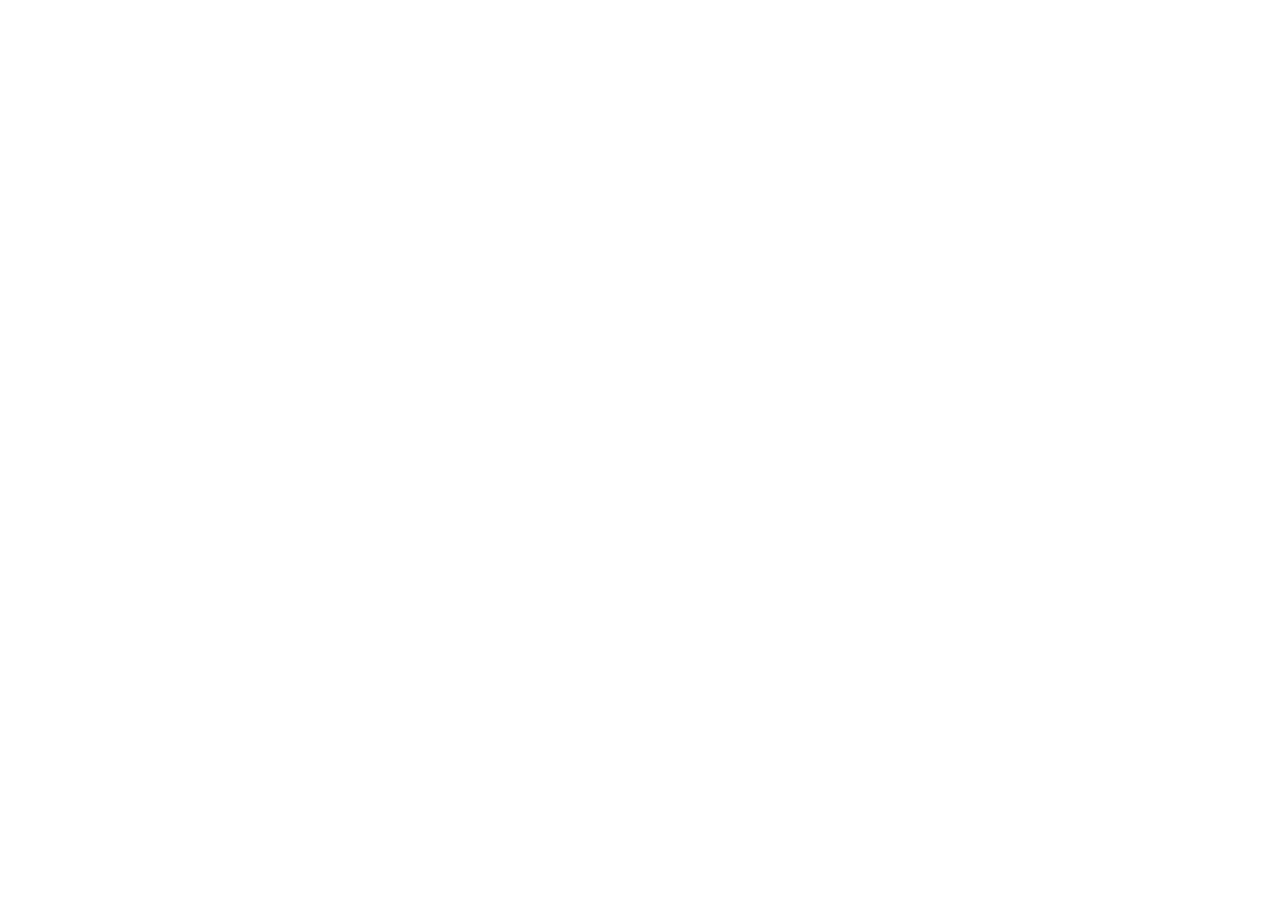
==== arturdanes_exer02.html @ 6db8e1b7 "Added an external stylesheet <stylesheet.css> as the stylesheet for the HTML file to the repository" ====
<!DOCTYPE html>
<html lang="en">
  <head>
    <meta charset="UTF-8" />
    <meta name="viewport" content="width=device-width, initial-scale=1.0" />
    <title>Ara's Portfolio</title>
    <link rel="stylesheet" href="./stylesheet.css" />
  </head>
  <body></body>
</html>
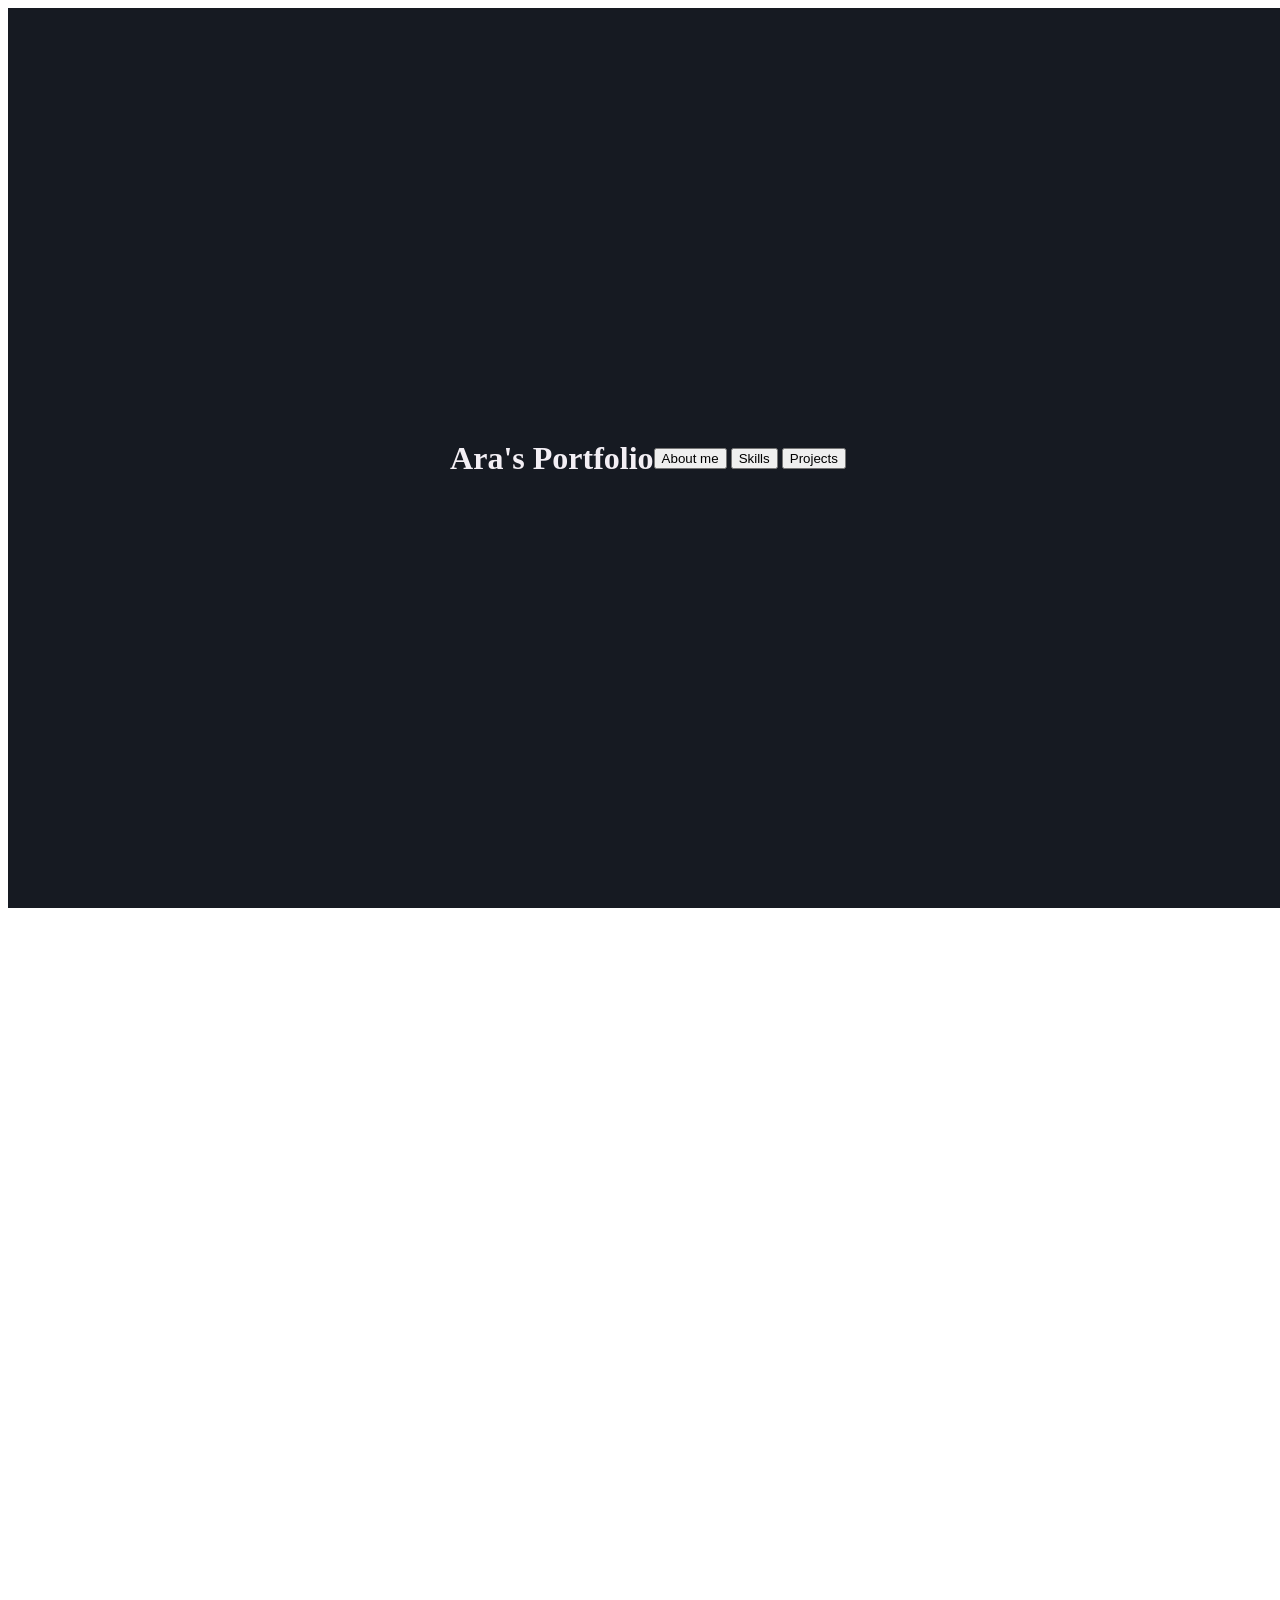
==== commit 223476a2: "Modified HTML file and added div elements for basic organization and layout of teh portfolio. Also a" ====
--- a/arturdanes_exer02.html
+++ b/arturdanes_exer02.html
@@ -6,5 +6,45 @@
     <title>Ara's Portfolio</title>
     <link rel="stylesheet" href="./stylesheet.css" />
   </head>
-  <body></body>
+
+  <body>
+    <!-- Page Container -->
+    <div class="main-container">
+      <!-- Home Page includes the feature photo and navigation bar-->
+      <div class="in-container" id="home-section">
+        <h1>Ara's Portfolio</h1>
+        <div class="section-buttons">
+          <button href="#about-developer">About me</button>
+          <button href="#skills-section">Skills</button>
+          <button href="#projects-section">Projects</button>
+        </div>
+        <!-- Navigation bar includes logo and sections: about me, skills, projects. 
+             Status: Incomplete 
+        -->
+        <div id="nav-bar"></div>
+      </div>
+      <!--About Developer section includes photo and autobiography. 
+            Status: Incomplete. 
+        -->
+      <div class="in-container" id="about-developer"></div>
+      <!--Skills section includes skills of developer with supporting graphics. 
+            Status: Incomplete. 
+        -->
+      <div class="in-container" id="skills-section"></div>
+      <!--Projects section includes previous projects thumbnails and their information. 
+            Status: Incomplete. 
+        -->
+      <div class="in-container" id="projects-section"></div>
+    </div>
+  </body>
 </html>
+
+<!--
+    Developer: Arabela R. Turdanes
+    Date of creation: February 7, 2025 @ 11:59 pm
+   
+    This HTML file creates a single-page static website developer portfolio.
+    This portfolio consists of the developer's autobiography, a featured photo,
+    skills, and information about the developer's previous projects.
+    This portfolio can be deployed using GitHub Pages.
+-->
--- a/stylesheet.css
+++ b/stylesheet.css
@@ -0,0 +1,27 @@
+.main-container {
+  size: 100dvh 100dvw;
+  display: flex;
+  flex-wrap: wrap;
+  flex-direction: column;
+}
+
+#home-section {
+  background-color: rgb(22, 26, 34);
+  color: rgb(243, 239, 245);
+  display: flex;
+  justify-content: center;
+  align-items: center;
+  margin: 0;
+}
+
+.in-container {
+  width: 100dvw;
+  height: 100dvh;
+}
+
+/* 
+    Developer: Arabela R. Turdanes
+    Date of creation: February 7, 2025 @ 12:00 pm
+
+    This CSS file serves as an external stylesheet for the HTML file <arturdanes_exer02.html>.
+*/
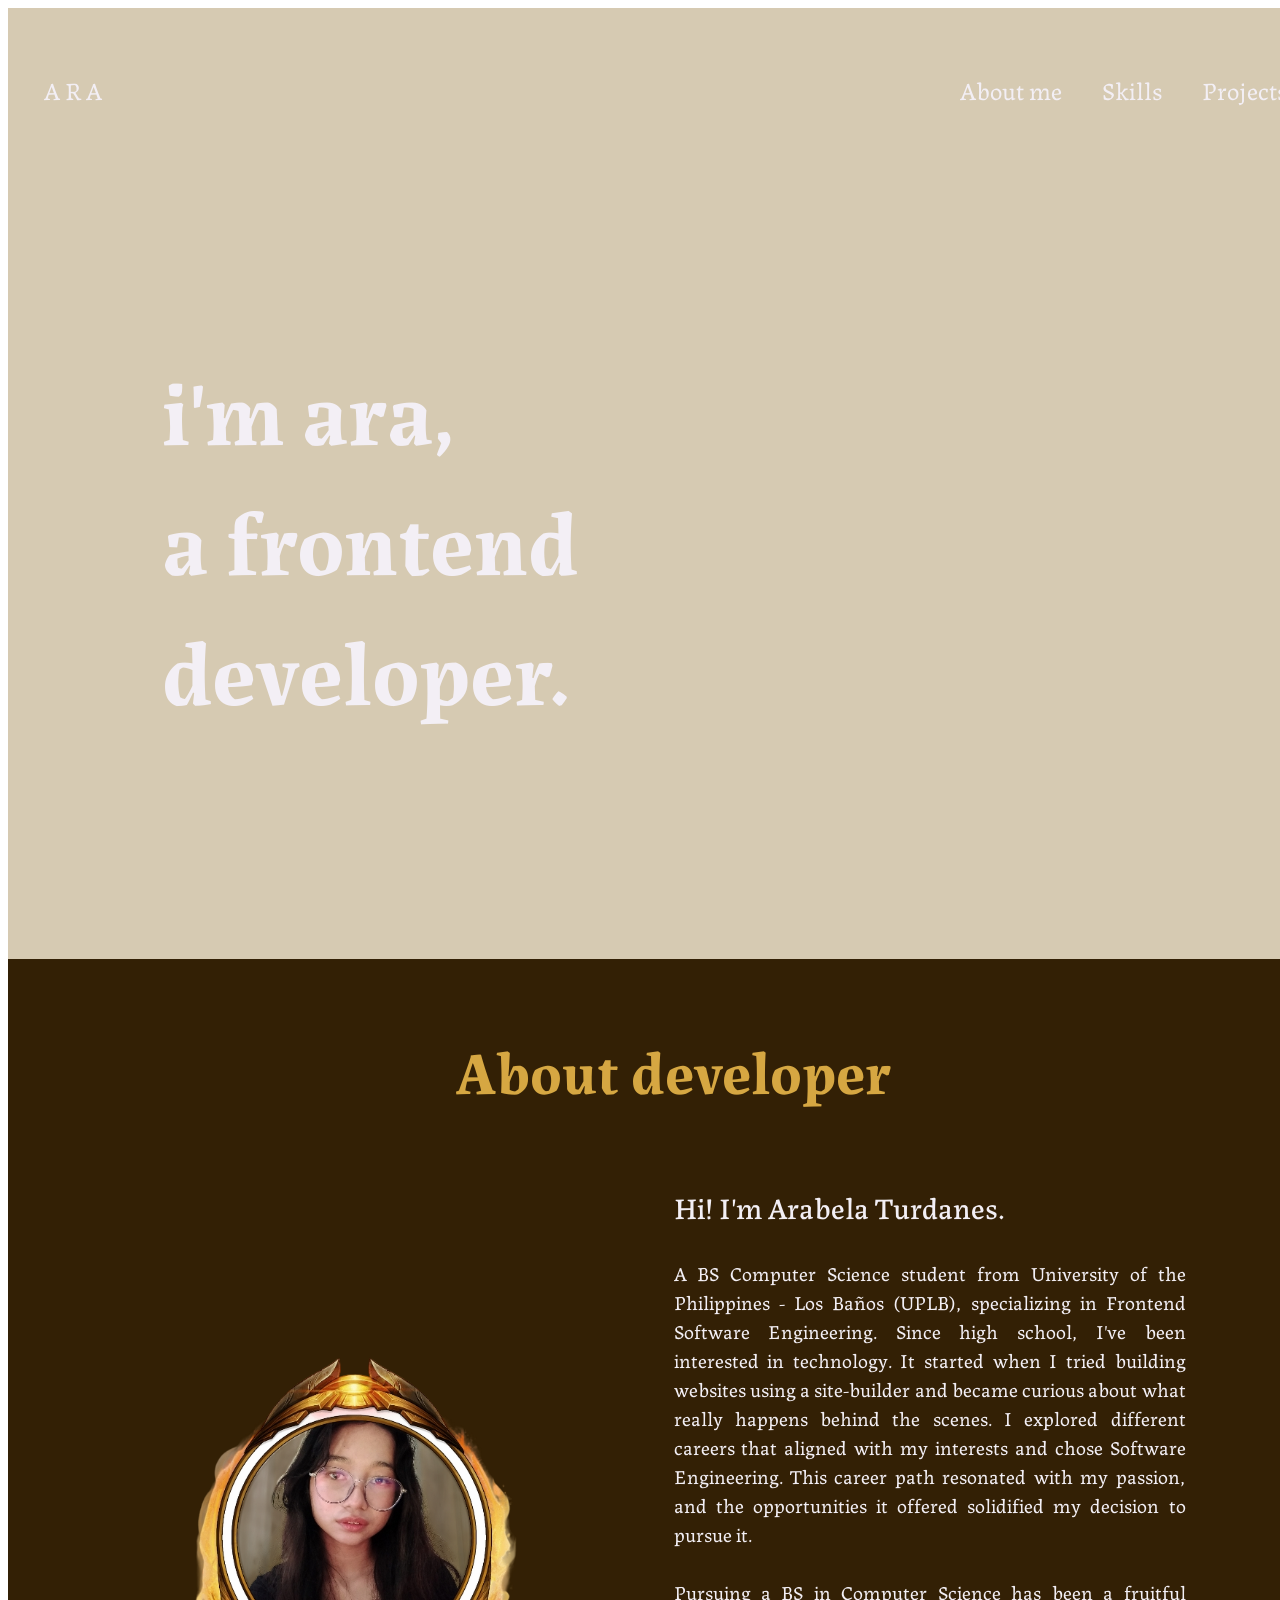
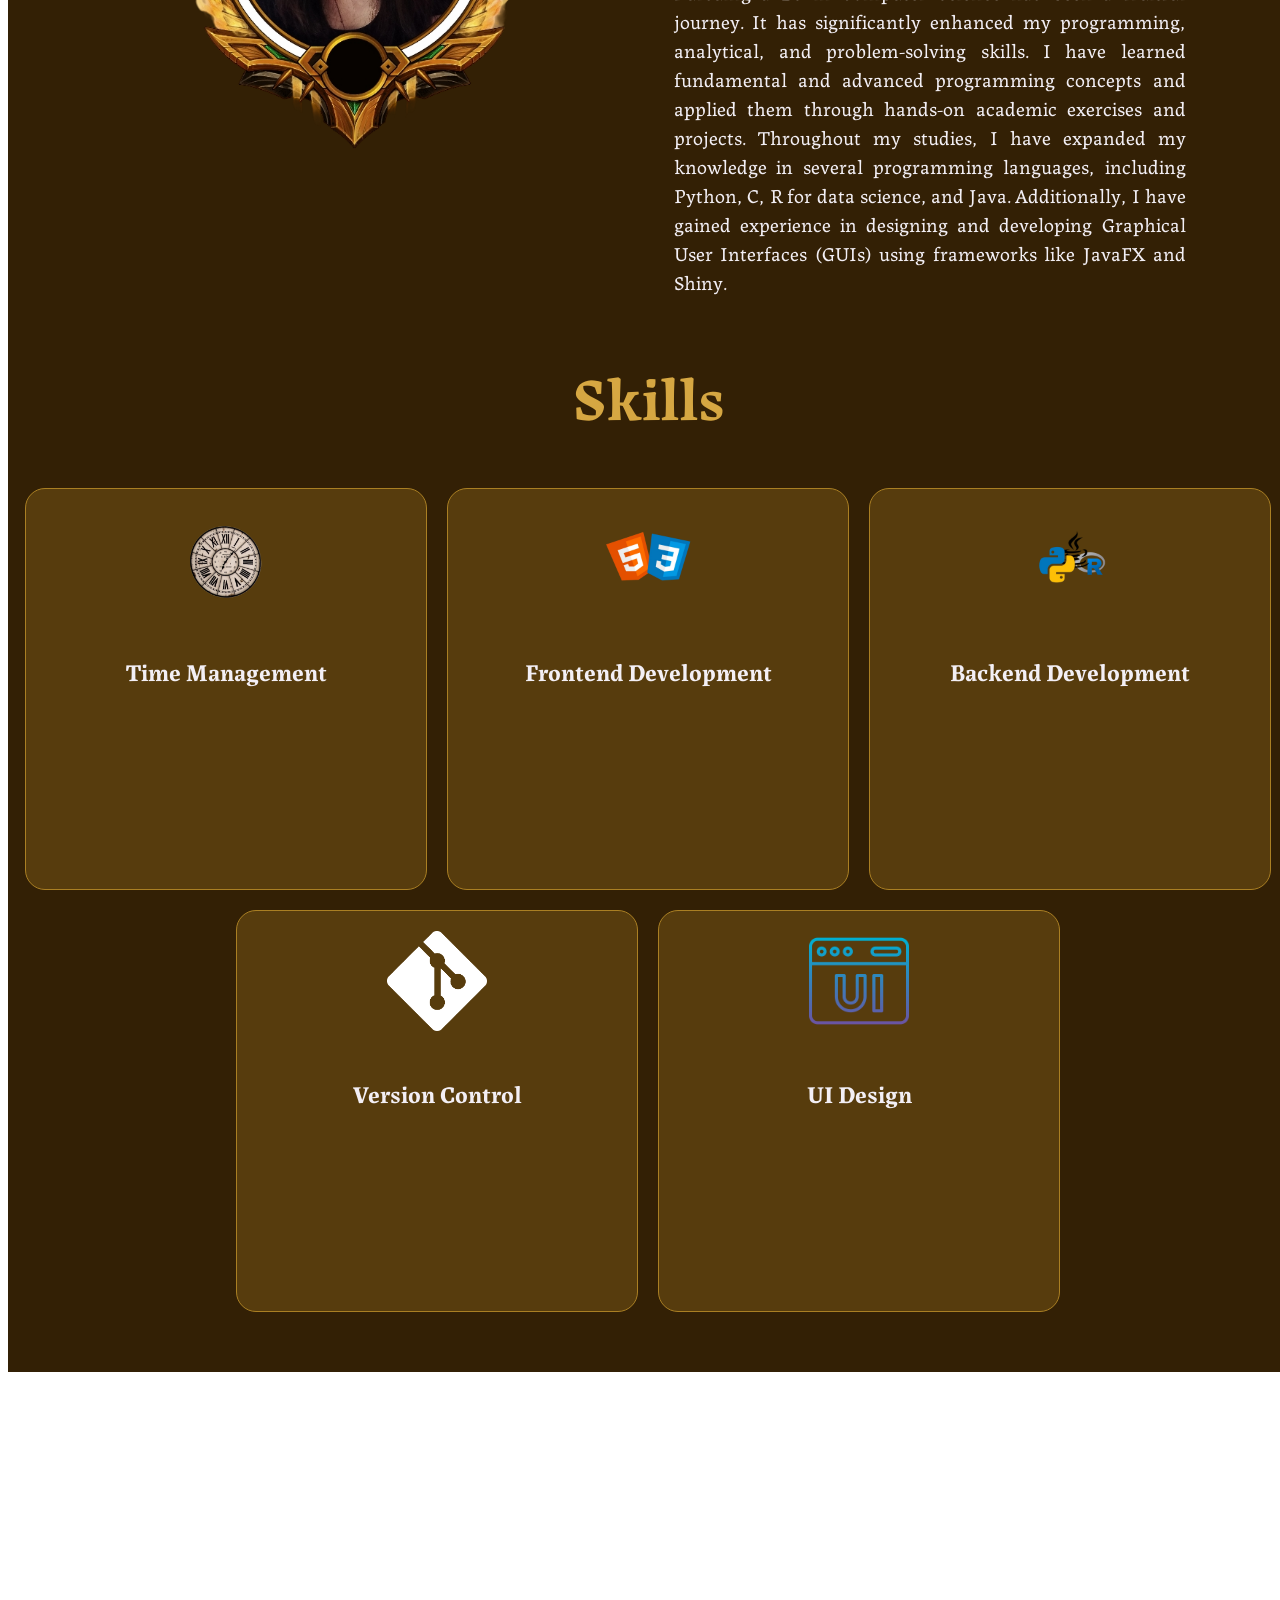
==== commit b85a40f6: "Added homepage, autobiography and skills section with featured photo and images. also added file dir" ====
--- a/arturdanes_exer02.html
+++ b/arturdanes_exer02.html
@@ -12,25 +12,67 @@
     <div class="main-container">
       <!-- Home Page includes the feature photo and navigation bar-->
       <div class="in-container" id="home-section">
-        <h1>Ara's Portfolio</h1>
-        <div class="section-buttons">
-          <button href="#about-developer">About me</button>
-          <button href="#skills-section">Skills</button>
-          <button href="#projects-section">Projects</button>
+        <div class="nav-bar">
+          <p class="nav-bar-logo">A R A</p>
+          <div class="nav-bar-sections">
+            <p><a href="#about-developer">About me</a></p>
+            <p><a href="#skills-section">Skills</a></p>
+            <p><a href="#projects-section">Projects</a></p>
+          </div>
+        </div>
+        <div class="title">
+          i'm ara,<br>a frontend<br>developer. 
         </div>
         <!-- Navigation bar includes logo and sections: about me, skills, projects. 
              Status: Incomplete 
         -->
-        <div id="nav-bar"></div>
       </div>
+
       <!--About Developer section includes photo and autobiography. 
             Status: Incomplete. 
         -->
-      <div class="in-container" id="about-developer"></div>
+      <div class="in-container" id="about-developer">
+        <h1>About developer</h1>
+        <div class="about-left">
+          <img id="about-profile" src="./images/dev-img.png" alt="Developer's Profile Image">
+        </div>
+        <div class="about-right">
+          <p id="about-greet">Hi! I'm Arabela Turdanes.</p>
+          <p id="about-autobio">
+            A BS Computer Science student from University of the Philippines - Los Baños (UPLB), specializing in Frontend Software Engineering. Since high school, I've been interested in technology. It started when I tried building websites using a site-builder and became curious about what really happens behind the scenes. I explored different careers that aligned with my interests and chose Software Engineering. This career path resonated with my passion, and the opportunities it offered solidified my decision to pursue it.
+            <br><br>Pursuing a BS in Computer Science has been a fruitful journey. It has significantly enhanced my programming, analytical, and problem-solving skills. I have learned fundamental and advanced programming concepts and applied them through hands-on academic exercises and projects. Throughout my studies, I have expanded my knowledge in several programming languages, including Python, C, R for data science, and Java. Additionally, I have gained experience in designing and developing Graphical User Interfaces (GUIs) using frameworks like JavaFX and Shiny.
+          </p>
+        </div>
+        
+      </div>
       <!--Skills section includes skills of developer with supporting graphics. 
             Status: Incomplete. 
         -->
-      <div class="in-container" id="skills-section"></div>
+      <div class="in-container" id="skills-section">
+        <h1>Skills</h1>
+        <div class="skills-container">
+          <div class="skills" id="time-manage">
+            <img src="./images/clock-icon.png" alt="Clock Image by Steve Johnson">
+            <h2>Time Management</h2>
+          </div>
+          <div class="skills" id="frontend-dev">
+            <img src="./images/html-css-icons.png" alt="HTML and CSS logo from Icons8">
+            <h2>Frontend Development</h2>
+          </div>
+          <div class="skills" id="backend-dev">
+            <img src="./images/backend-icons.png" alt="Java, Python and R icons from Icons8">
+            <h2>Backend Development</h2>
+          </div>
+          <div class="skills" id="version-cont">
+            <img src="./images/git-icon.png" alt="Git Icon by Jason Long">
+            <h2>Version Control</h2>
+          </div>
+          <div class="skills" id="ui-design">
+            <img src="./images/ui-icon.png" alt="icon by rukanicon">
+            <h2>UI Design</h2>
+          </div>
+        </div>
+      </div>
       <!--Projects section includes previous projects thumbnails and their information. 
             Status: Incomplete. 
         -->
@@ -47,4 +89,14 @@
     This portfolio consists of the developer's autobiography, a featured photo,
     skills, and information about the developer's previous projects.
     This portfolio can be deployed using GitHub Pages.
--->
+
+    -- References --
+    Images used:
+    clock image - Photo by Steve Johnson from Pexels: https://www.pexels.com/photo/round-wall-clock-2182727/
+    html and css icon - "https://icons8.com/icon/21278/css3", https://icons8.com/icon/20909/html-5 html and css icon by icons8: https://icons8.com/
+    python icon - python icon by Icons8: https://icons8.com/icon/13441/python
+    r icon - r icon by Icons8: https://icons8.com/icon/CLvQeiwFpit4/r-project
+    java icon - java icon by Icons8: https://icons8.com/icon/CLvQeiwFpit4/r-project
+    git icon - git icon by Jason Long (git): https://git-scm.com/downloads/logos
+    ui icon - icon by rikonicon: https://www.freepik.com/icon/user-interface_5292223
+    -->
--- a/stylesheet.css
+++ b/stylesheet.css
@@ -1,27 +1,195 @@
+@import url('https://fonts.googleapis.com/css2?family=Labrada:ital,wght@0,100..900;1,100..900&display=swap');
+
+p, div {
+  font-family: "Labrada", serif;
+}
+
 .main-container {
-  size: 100dvh 100dvw;
+  height: fit-content;
+  width: 100dvw;
   display: flex;
-  flex-wrap: wrap;
   flex-direction: column;
+  margin: 0px;
+  padding: 0px;
+}
+
+.in-container {
+  min-height: fit-content;
+  width: 100%;
+  height: 100dvh;
 }
 
 #home-section {
-  background-color: rgb(22, 26, 34);
+  background-color: rgba(121, 82, 0, 0.3);
+  background-image: url(./images/home-bg.jpg);
+  background-blend-mode: multiply;
+  background-repeat: no-repeat;
+  background-size: 100% 100%;
+  background-position-x: center;
+  color: rgb(243, 239, 245);
+  display: grid;
+  grid-row: auto auto;
+  margin: 0px;
+  padding: 2%;
+}
+
+.nav-bar {
+    width: 100%;
+    height: 30%;
+    min-height: fit-content;
+    padding: 10px;
+    display: flex;
+    flex-wrap: wrap;
+    font-size: 25px;
+    align-content: center;
+    justify-content: space-between;
+    align-items: center;
+}
+
+.nav-bar-logo {
+  width: 60%
+}
+
+.nav-bar-sections {
+  width: 30%;
+  max-height: fit-content;
+  display: inherit;
+  flex-direction: row;
+  justify-content:centerflex-end;
+  flex-wrap: wrap;
+  align-items: center;
+}
+
+.nav-bar-sections a {
+  border-radius: 10px;
+  padding: 20px;
+  width: 10%;
+  text-decoration: none;
+  color: rgb(243, 239, 245);
+}
+
+.nav-bar a:hover {
+  background-color:  rgba(214, 167, 66,0.2);
+}
+
+.title {
+  grid-row: 2;
+  grid-column: 1;
+  margin: 0 0 0 10%;
+  font-weight: 700;
+  font-size: 90px;
+}
+
+
+#about-developer {
+  background-color: rgb(51 32 5);
+  background-image: url(./images/about-bg.jpg);
+  background-blend-mode: multiply;
+  background-repeat: no-repeat;
+  background-size: 100% 100%;
+  background-position-x: center;
   color: rgb(243, 239, 245);
   display: flex;
-  justify-content: center;
+  flex-wrap: wrap;
+  flex-direction: row;
+  padding: 2%;
   align-items: center;
-  margin: 0;
+  row-gap: normal;
+  align-content: flex-start;
 }
 
-.in-container {
-  width: 100dvw;
-  height: 100dvh;
+h1 {
+  height: 10%;
+  width: 100%;
+  text-align: center;
+  font-family: "Labrada", serif;
+  font-size: 60px;
+  color: rgb(214, 167, 66);
 }
 
+.about-left {
+  display: flex;
+  width: 50%;
+  flex-direction: column;
+  flex-wrap: wrap;
+  align-content: center;
+}
+
+.about-left img {
+  width: 350px;
+  align-self: center;
+}
+
+.about-right {
+  width: 40%;
+  text-align: justify;
+}
+
+.about-right p {
+  font-weight: 400;
+  font-size: 20px;
+}
+
+#about-greet {
+  font-size: 30px;
+  font-weight: 500;
+}
+
+#skills-section {
+  background-color: rgb(51 32 5);
+  background-image: url(./images/skills-bg.jpg);
+  background-blend-mode: multiply;
+  background-repeat: no-repeat;
+  background-size: 100% 100%;
+  background-position-x: center;
+  height: fit-content;
+}
+.skills-container {
+  margin-bottom: 50px;
+  display: flex;
+  flex-direction: row;
+  flex-wrap: wrap;
+  justify-content: center;
+  align-content: space-between;
+}
+
+.skills {
+  text-align: center;
+  width: 400px;
+  height: 400px;
+  background-color: rgba(170, 127, 35, 0.3);
+  border: 1px solid rgba(170, 127, 35, 1);;
+  border-radius: 20px;
+  color: rgb(243, 239, 245);
+  margin: 10px;
+}
+
+.skills img {
+  width: 100px;
+  margin: 5%;
+}
+
+
+
+
+
+
+
+
+
+
 /* 
-    Developer: Arabela R. Turdanes
-    Date of creation: February 7, 2025 @ 12:00 pm
+  Developer: Arabela R. Turdanes
+  Date of creation: February 7, 2025 @ 12:00 pm
 
-    This CSS file serves as an external stylesheet for the HTML file <arturdanes_exer02.html>.
+  This CSS file serves as an external stylesheet for the HTML file <arturdanes_exer02.html>.
+
+  -- References --
+  Images Used:
+  dev-img - developer's picture
+  home-bg - Photo by brooklyn on Unsplash.
+  about-bg - Photo by Pawel Czerwinski on Unsplash
+      
+  Fonts:
+
 */
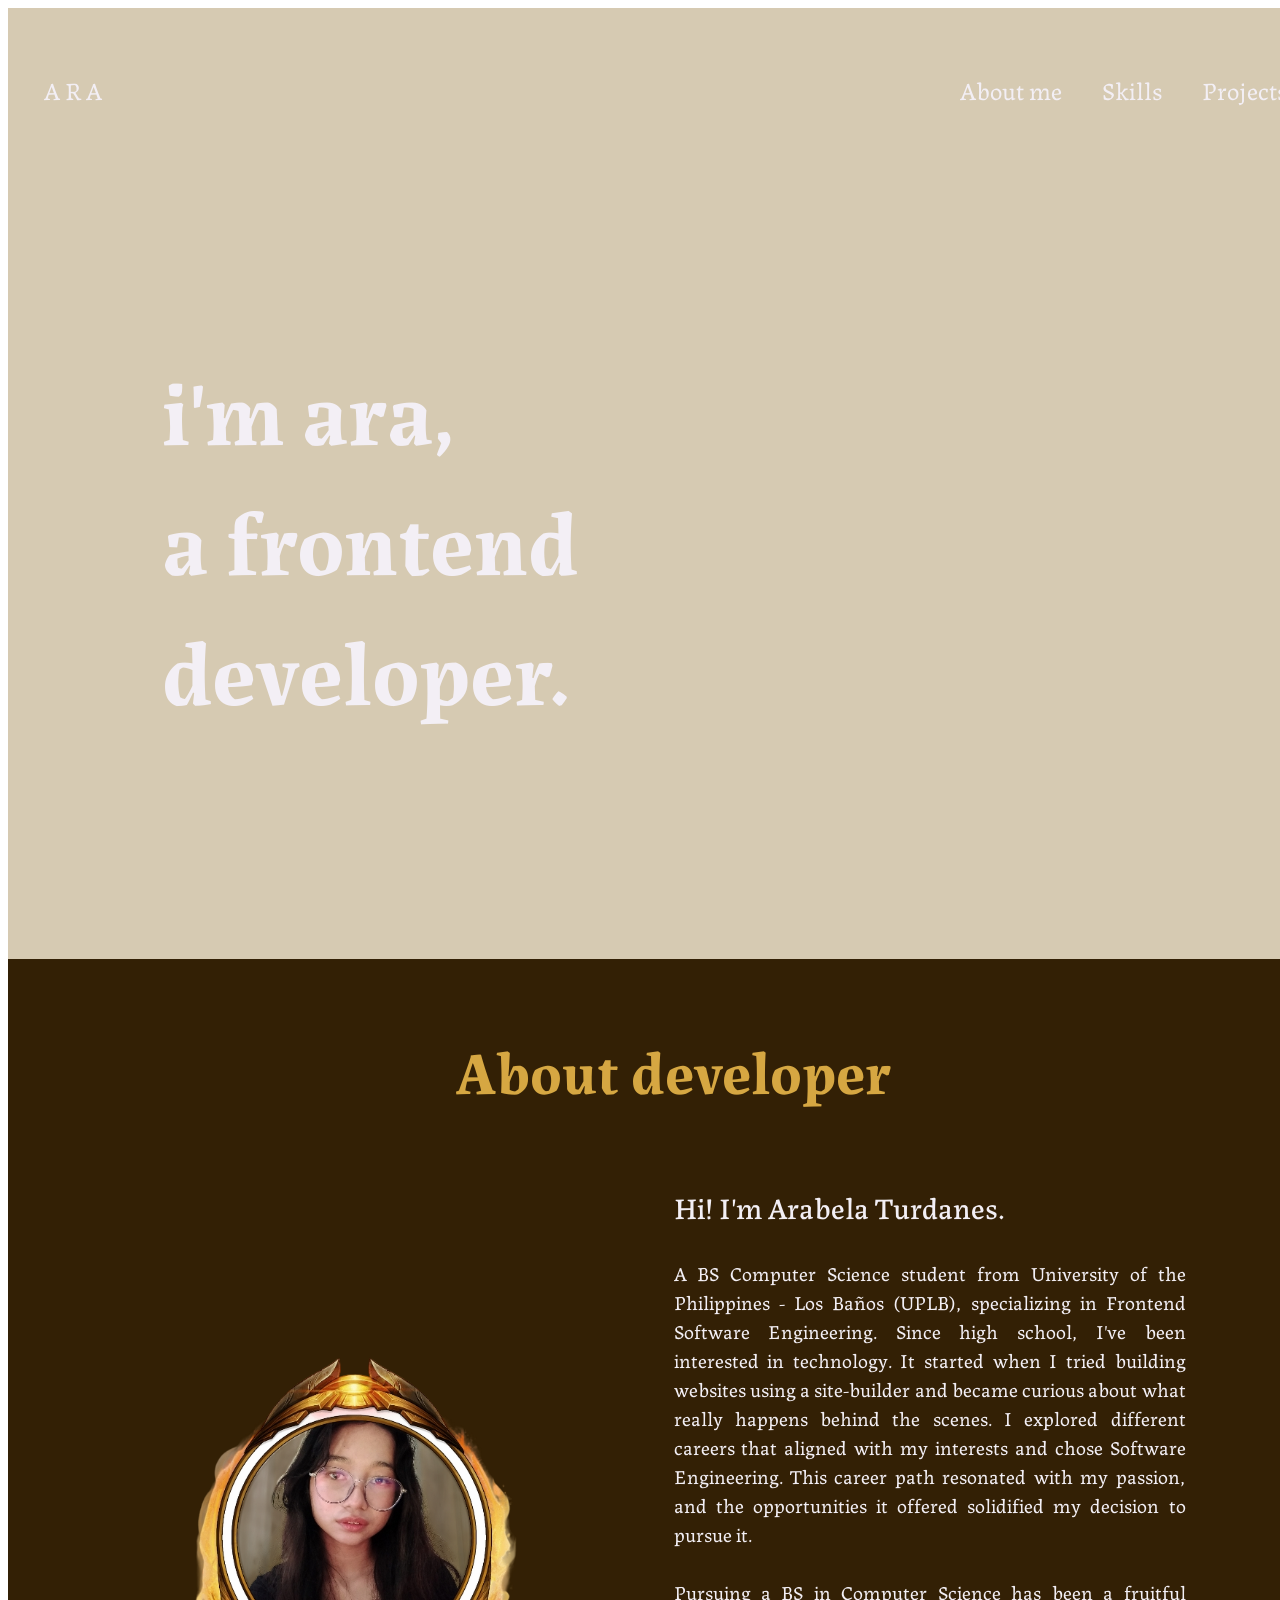
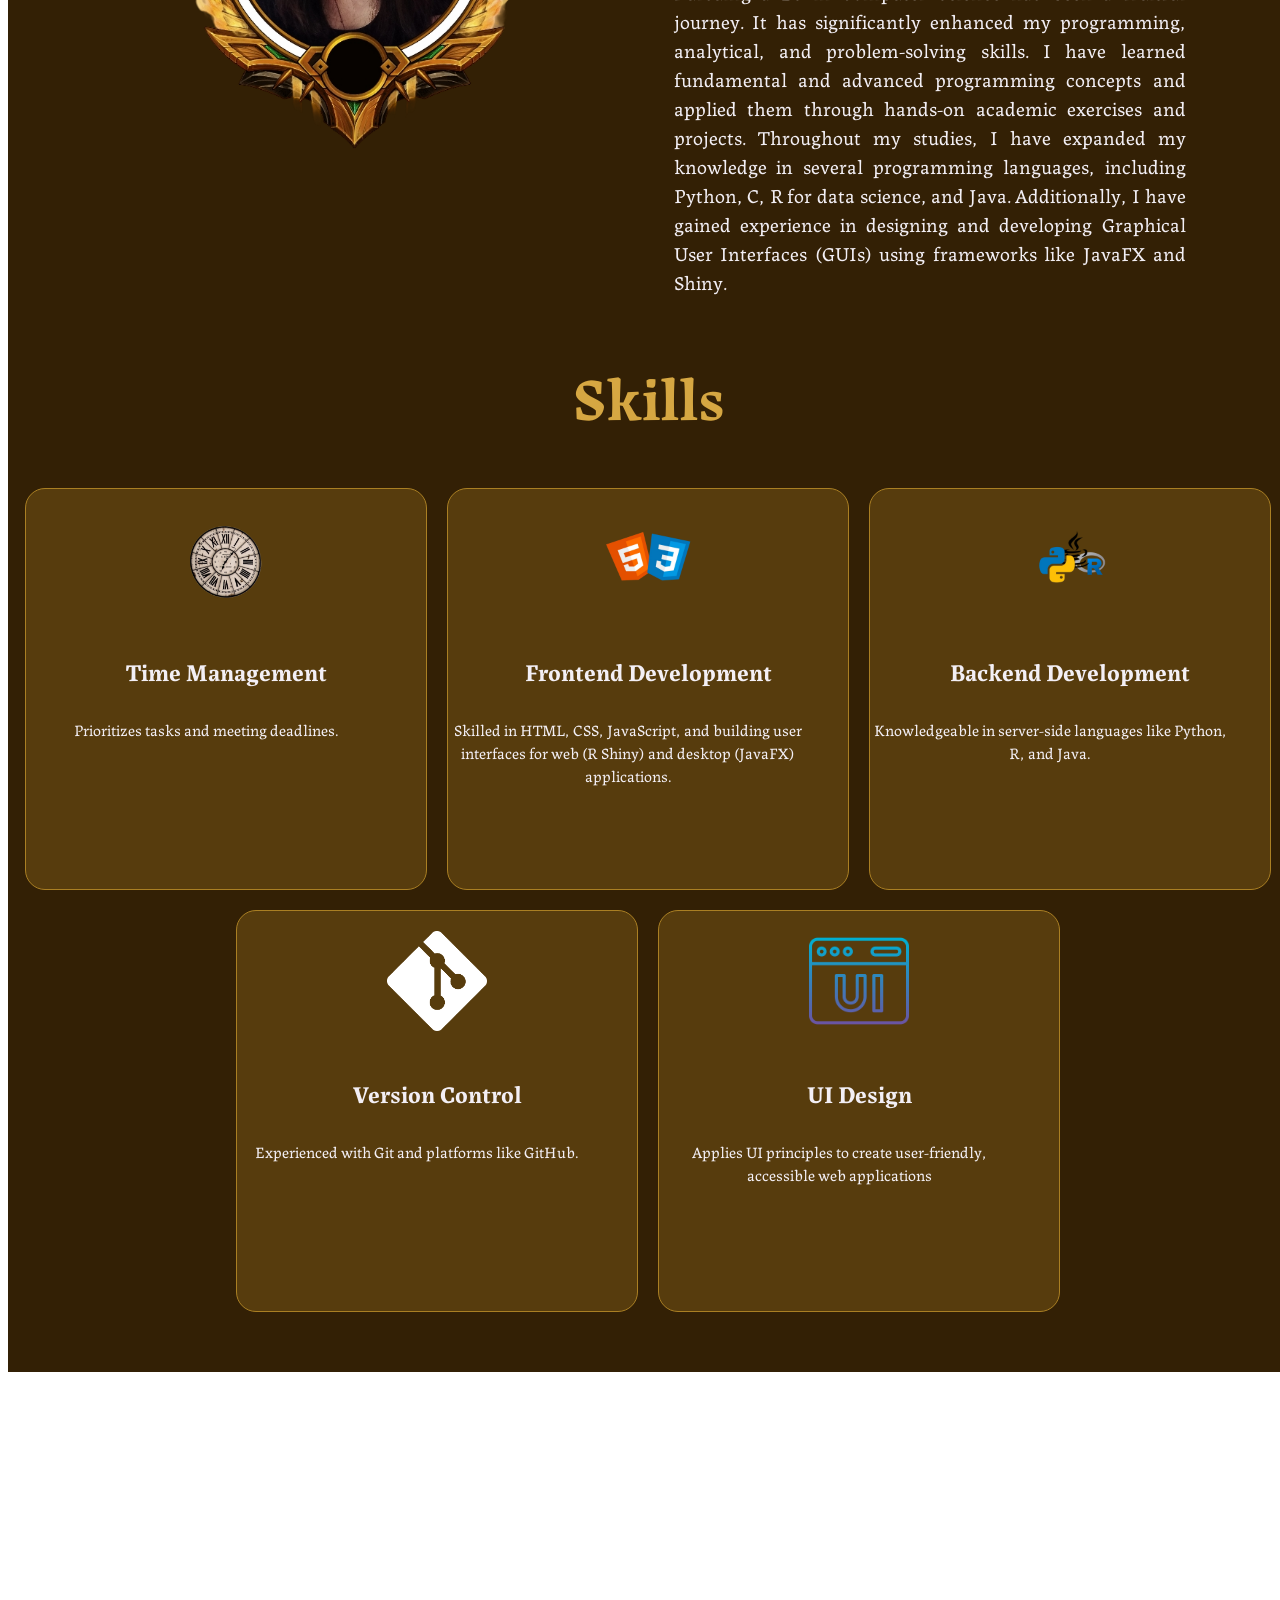
==== commit dd39063a: "Modified CSS and HTML file to add skill descriptions" ====
--- a/arturdanes_exer02.html
+++ b/arturdanes_exer02.html
@@ -54,22 +54,27 @@
           <div class="skills" id="time-manage">
             <img src="./images/clock-icon.png" alt="Clock Image by Steve Johnson">
             <h2>Time Management</h2>
+            <p>Prioritizes tasks and meeting deadlines.</p>
           </div>
           <div class="skills" id="frontend-dev">
             <img src="./images/html-css-icons.png" alt="HTML and CSS logo from Icons8">
             <h2>Frontend Development</h2>
+            <p>Skilled in HTML, CSS, JavaScript, and building user interfaces for web (R Shiny) and desktop (JavaFX) applications.</p>
           </div>
           <div class="skills" id="backend-dev">
             <img src="./images/backend-icons.png" alt="Java, Python and R icons from Icons8">
             <h2>Backend Development</h2>
+            <p>Knowledgeable in server-side languages like Python, R, and Java.</p>
           </div>
           <div class="skills" id="version-cont">
             <img src="./images/git-icon.png" alt="Git Icon by Jason Long">
             <h2>Version Control</h2>
+            <p>Experienced with Git and platforms like GitHub.</p>
           </div>
           <div class="skills" id="ui-design">
             <img src="./images/ui-icon.png" alt="icon by rukanicon">
             <h2>UI Design</h2>
+            <p>Applies UI principles to create user-friendly, accessible web applications</p>
           </div>
         </div>
       </div>
--- a/stylesheet.css
+++ b/stylesheet.css
@@ -144,6 +144,7 @@
   background-position-x: center;
   height: fit-content;
 }
+
 .skills-container {
   margin-bottom: 50px;
   display: flex;
@@ -169,6 +170,12 @@
   margin: 5%;
 }
 
+.skills p {
+  width: 90%;
+  text-align: center;
+  justify-self: center;
+  padding-top: 10px
+}
 
 
 
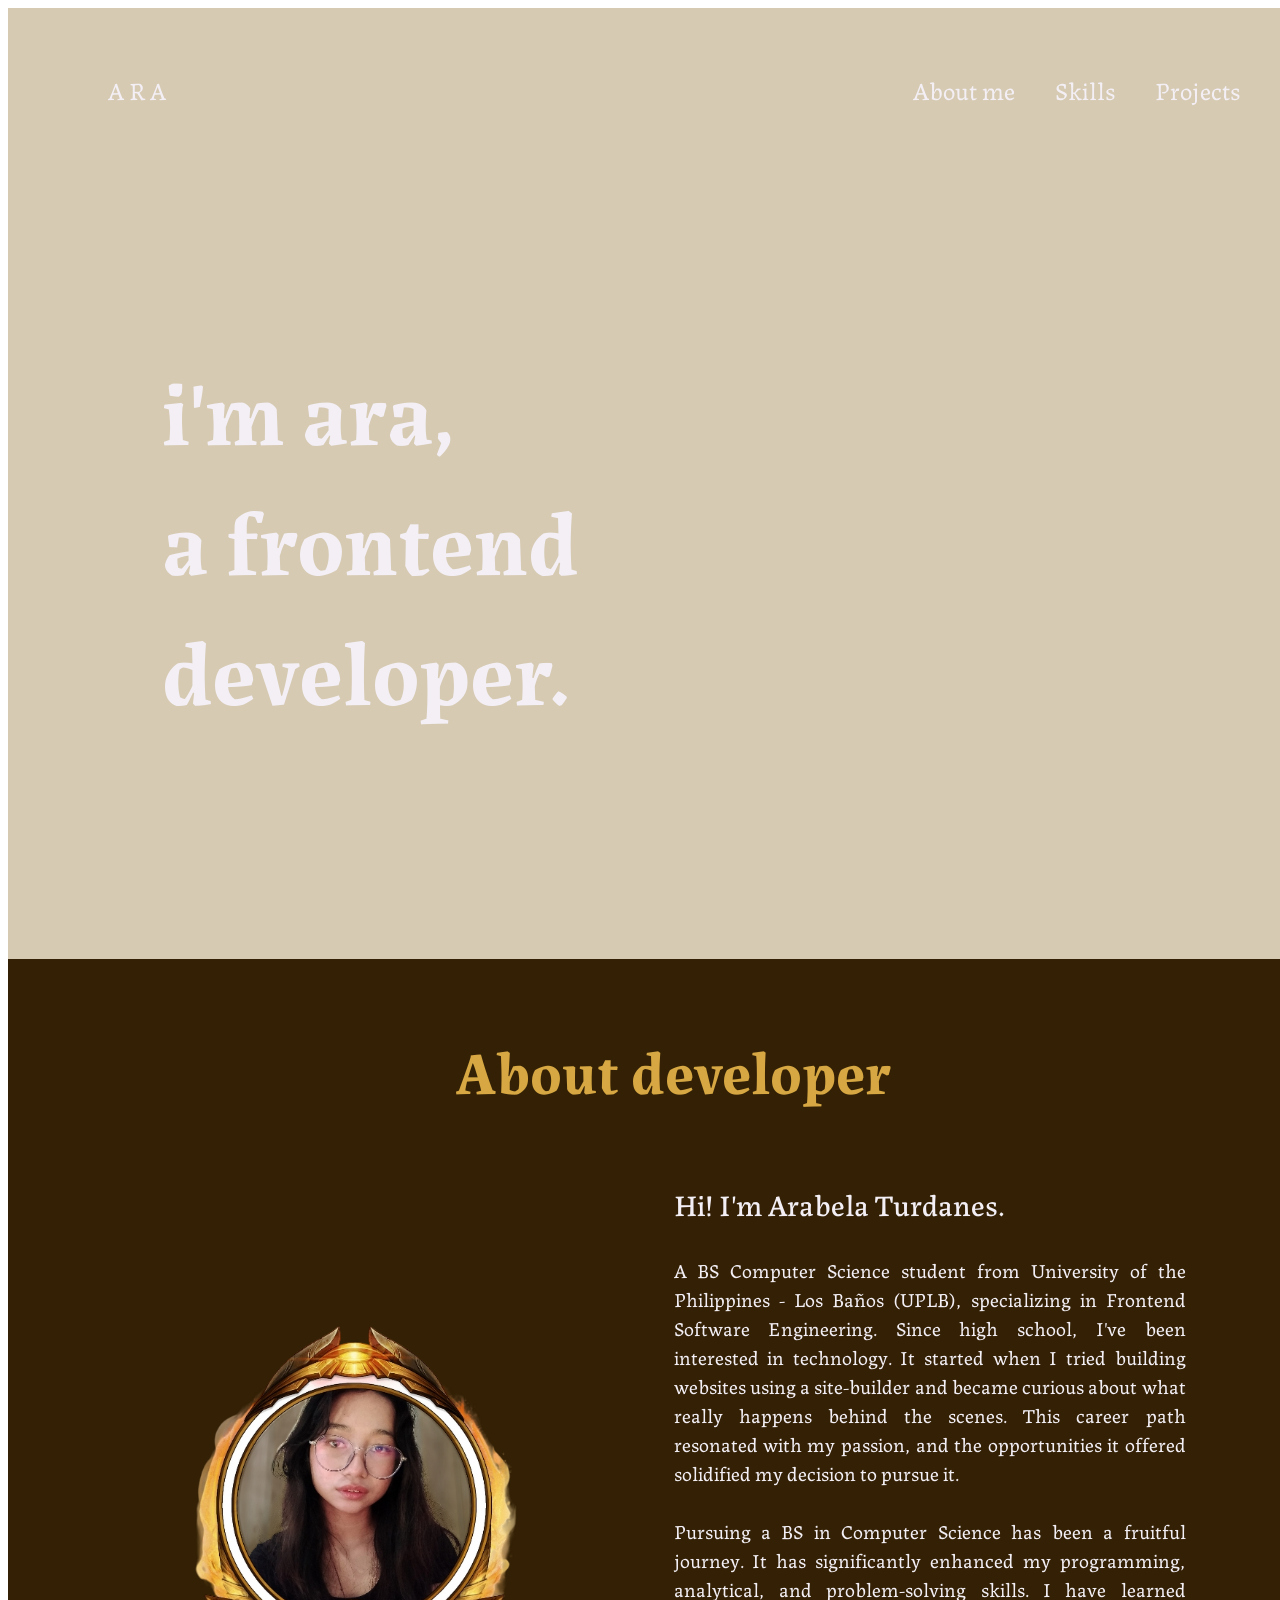
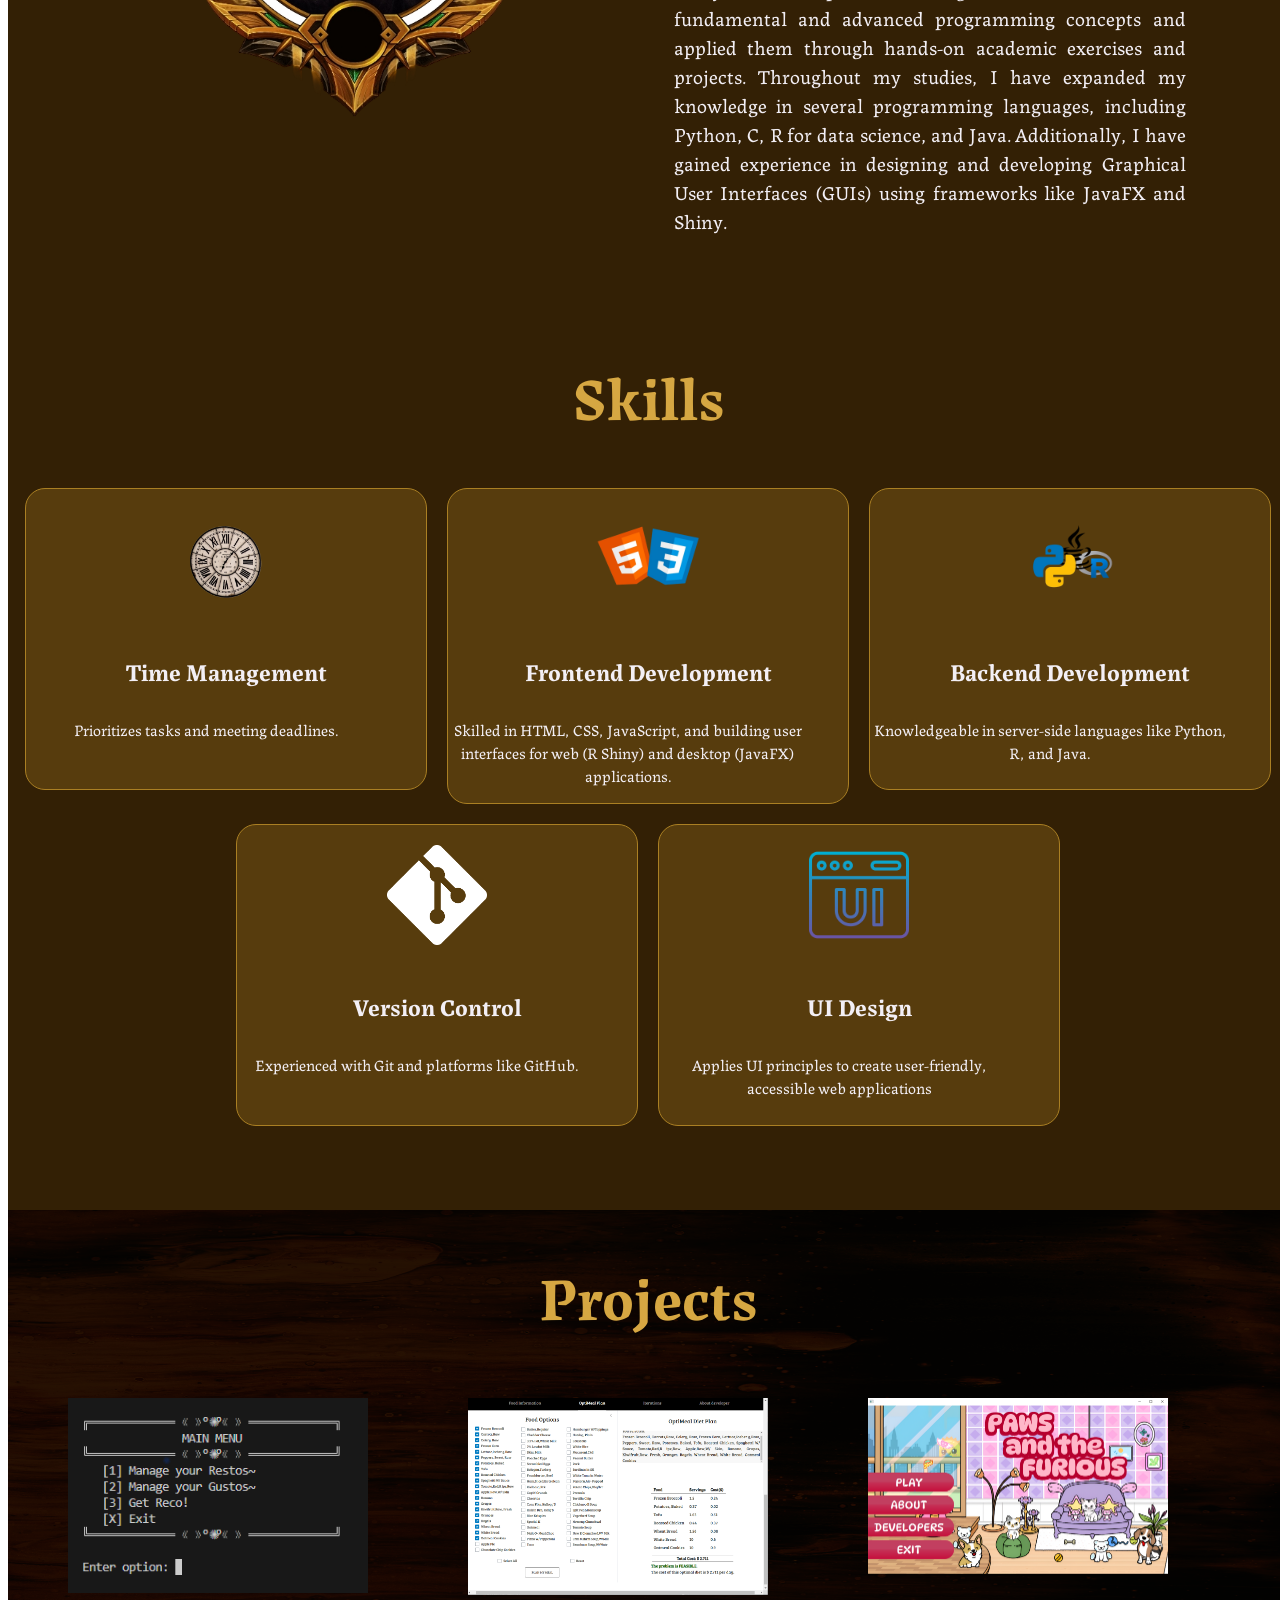
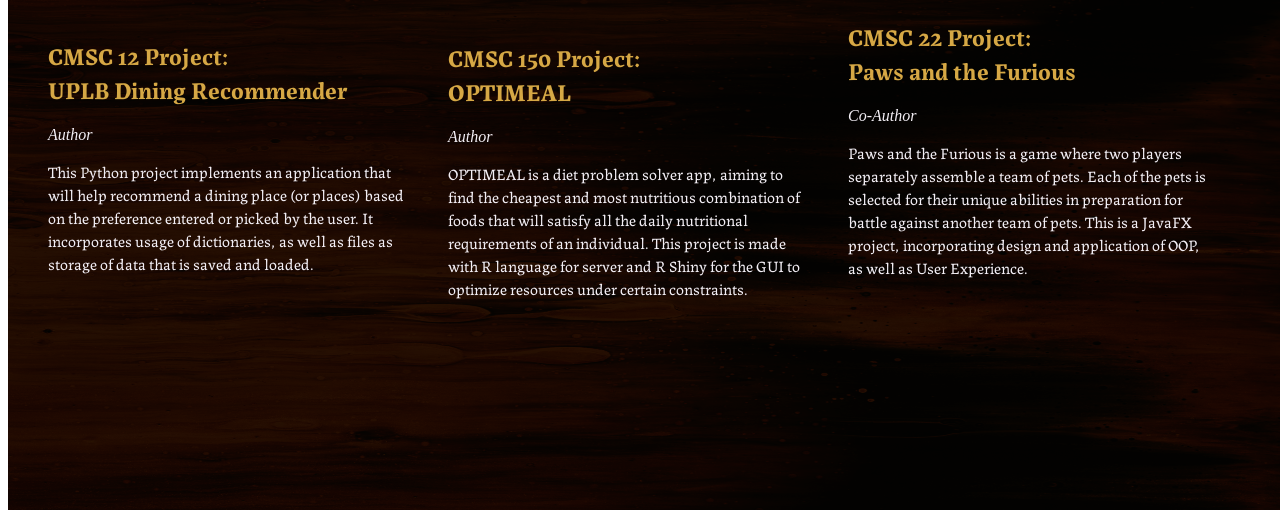
==== commit 86d73f04: "Modified CSS and HTML file to add projects section as well as its contents. Also saved images to the" ====
--- a/arturdanes_exer02.html
+++ b/arturdanes_exer02.html
@@ -39,7 +39,7 @@
         <div class="about-right">
           <p id="about-greet">Hi! I'm Arabela Turdanes.</p>
           <p id="about-autobio">
-            A BS Computer Science student from University of the Philippines - Los Baños (UPLB), specializing in Frontend Software Engineering. Since high school, I've been interested in technology. It started when I tried building websites using a site-builder and became curious about what really happens behind the scenes. I explored different careers that aligned with my interests and chose Software Engineering. This career path resonated with my passion, and the opportunities it offered solidified my decision to pursue it.
+            A BS Computer Science student from University of the Philippines - Los Baños (UPLB), specializing in Frontend Software Engineering. Since high school, I've been interested in technology. It started when I tried building websites using a site-builder and became curious about what really happens behind the scenes. This career path resonated with my passion, and the opportunities it offered solidified my decision to pursue it.
             <br><br>Pursuing a BS in Computer Science has been a fruitful journey. It has significantly enhanced my programming, analytical, and problem-solving skills. I have learned fundamental and advanced programming concepts and applied them through hands-on academic exercises and projects. Throughout my studies, I have expanded my knowledge in several programming languages, including Python, C, R for data science, and Java. Additionally, I have gained experience in designing and developing Graphical User Interfaces (GUIs) using frameworks like JavaFX and Shiny.
           </p>
         </div>
@@ -81,7 +81,45 @@
       <!--Projects section includes previous projects thumbnails and their information. 
             Status: Incomplete. 
         -->
-      <div class="in-container" id="projects-section"></div>
+      <div class="in-container" id="projects-section">
+        <h1>Projects</h1>
+        <div class="projects-container">
+          <div class="projects" id="cmsc-12">
+            <img src="./images/cmsc-12-project.png" alt="Project Menu">
+            <h2>CMSC 12 Project:
+              <br>UPLB Dining Recommender
+            </h2>
+            <p style="font-style: italic;">Author</p>
+            <p>
+              This Python project implements an application that will help recommend a dining place (or places) based on the
+              preference entered or picked by the user. It incorporates usage of dictionaries, as well as files as storage of data that is saved and loaded.
+            </p>
+          </div>
+          <div class="projects">
+            <img src="./images/cmsc-150-project-2.png" alt="Project Optimeal">
+            <h2>CMSC 150 Project:
+              <br>OPTIMEAL
+            </h2>
+            <p style="font-style: italic;">Author</p>
+            <p>
+              OPTIMEAL is a diet problem solver app, aiming  to find the cheapest and most nutritious
+              combination of foods that will satisfy all the daily nutritional requirements of an individual.
+              This project is made with R language for server and R Shiny for the GUI to optimize resources under certain constraints. 
+            </p>
+          </div>
+          <div class="projects">
+            <img src="./images/cmsc-22-project.png" alt="Paws and the Furious Game">
+            <h2>CMSC 22 Project: 
+              <br> Paws and the Furious
+            </h2>
+            <p style="font-style: italic;">Co-Author</p>
+            <p>
+              Paws and the Furious is a game where two players separately assemble a team of pets. Each of the pets is selected for their unique abilities in preparation for battle against another team of pets.
+              This is a JavaFX project, incorporating design and application of OOP, as well as User Experience. 
+            </p>
+          </div>
+        </div>
+      </div>
     </div>
   </body>
 </html>
--- a/stylesheet.css
+++ b/stylesheet.css
@@ -14,9 +14,9 @@
 }
 
 .in-container {
-  min-height: fit-content;
+  min-height: 100dvh;
   width: 100%;
-  height: 100dvh;
+  height: fit-content;
 }
 
 #home-section {
@@ -34,16 +34,16 @@
 }
 
 .nav-bar {
-    width: 100%;
-    height: 30%;
-    min-height: fit-content;
-    padding: 10px;
-    display: flex;
-    flex-wrap: wrap;
-    font-size: 25px;
-    align-content: center;
-    justify-content: space-between;
-    align-items: center;
+  width: 100%;
+  height: 30%;
+  min-height: fit-content;
+  padding: 10px;
+  display: flex;
+  flex-wrap: wrap;
+  font-size: 25px;
+  align-content: center;
+  align-items: center;
+  justify-content: center;
 }
 
 .nav-bar-logo {
@@ -55,7 +55,7 @@
   max-height: fit-content;
   display: inherit;
   flex-direction: row;
-  justify-content:centerflex-end;
+  justify-content: flex-end;
   flex-wrap: wrap;
   align-items: center;
 }
@@ -142,7 +142,6 @@
   background-repeat: no-repeat;
   background-size: 100% 100%;
   background-position-x: center;
-  height: fit-content;
 }
 
 .skills-container {
@@ -157,7 +156,8 @@
 .skills {
   text-align: center;
   width: 400px;
-  height: 400px;
+  min-height: 300px;
+  height: fit-content;
   background-color: rgba(170, 127, 35, 0.3);
   border: 1px solid rgba(170, 127, 35, 1);;
   border-radius: 20px;
@@ -168,13 +168,61 @@
 .skills img {
   width: 100px;
   margin: 5%;
+}
+
+#frontend-dev img, #backend-dev img{
+  width: 120px;
+  margin: 2.5%;
 }
 
 .skills p {
   width: 90%;
   text-align: center;
   justify-self: center;
-  padding-top: 10px
+  padding-top: 10px;
+}
+
+/* PROJECTS SECTION */
+#projects-section {
+  background-color: rgb(51 32 5);
+  background-image: url(./images/projects-bg.jpg);
+  background-blend-mode: multiply;
+  background-repeat: no-repeat;
+  background-size: 100% 100%;
+  background-position-x: center;
+  height: fit-content;
+}
+
+.projects-container {
+  margin-bottom: 50px;
+  display: flex;
+  flex-direction: row;
+  flex-wrap: wrap;
+  justify-content: center;
+  align-content: space-between;
+}
+
+.projects {
+  width: 400px;
+  height: fit-content;
+  min-height: 400px;
+}
+
+.projects p {
+  width: 90%;
+  color: rgb(243, 239, 245);
+}
+
+.projects img {
+  width: 300px;
+  margin: 5%;
+}
+.projects img:hover {
+  box-shadow: rgba(218, 206, 142, 0.6) 0px 2px 30px 2px;
+}
+
+.projects h2 {
+  color: rgb(214, 168, 69);
 }
 
 
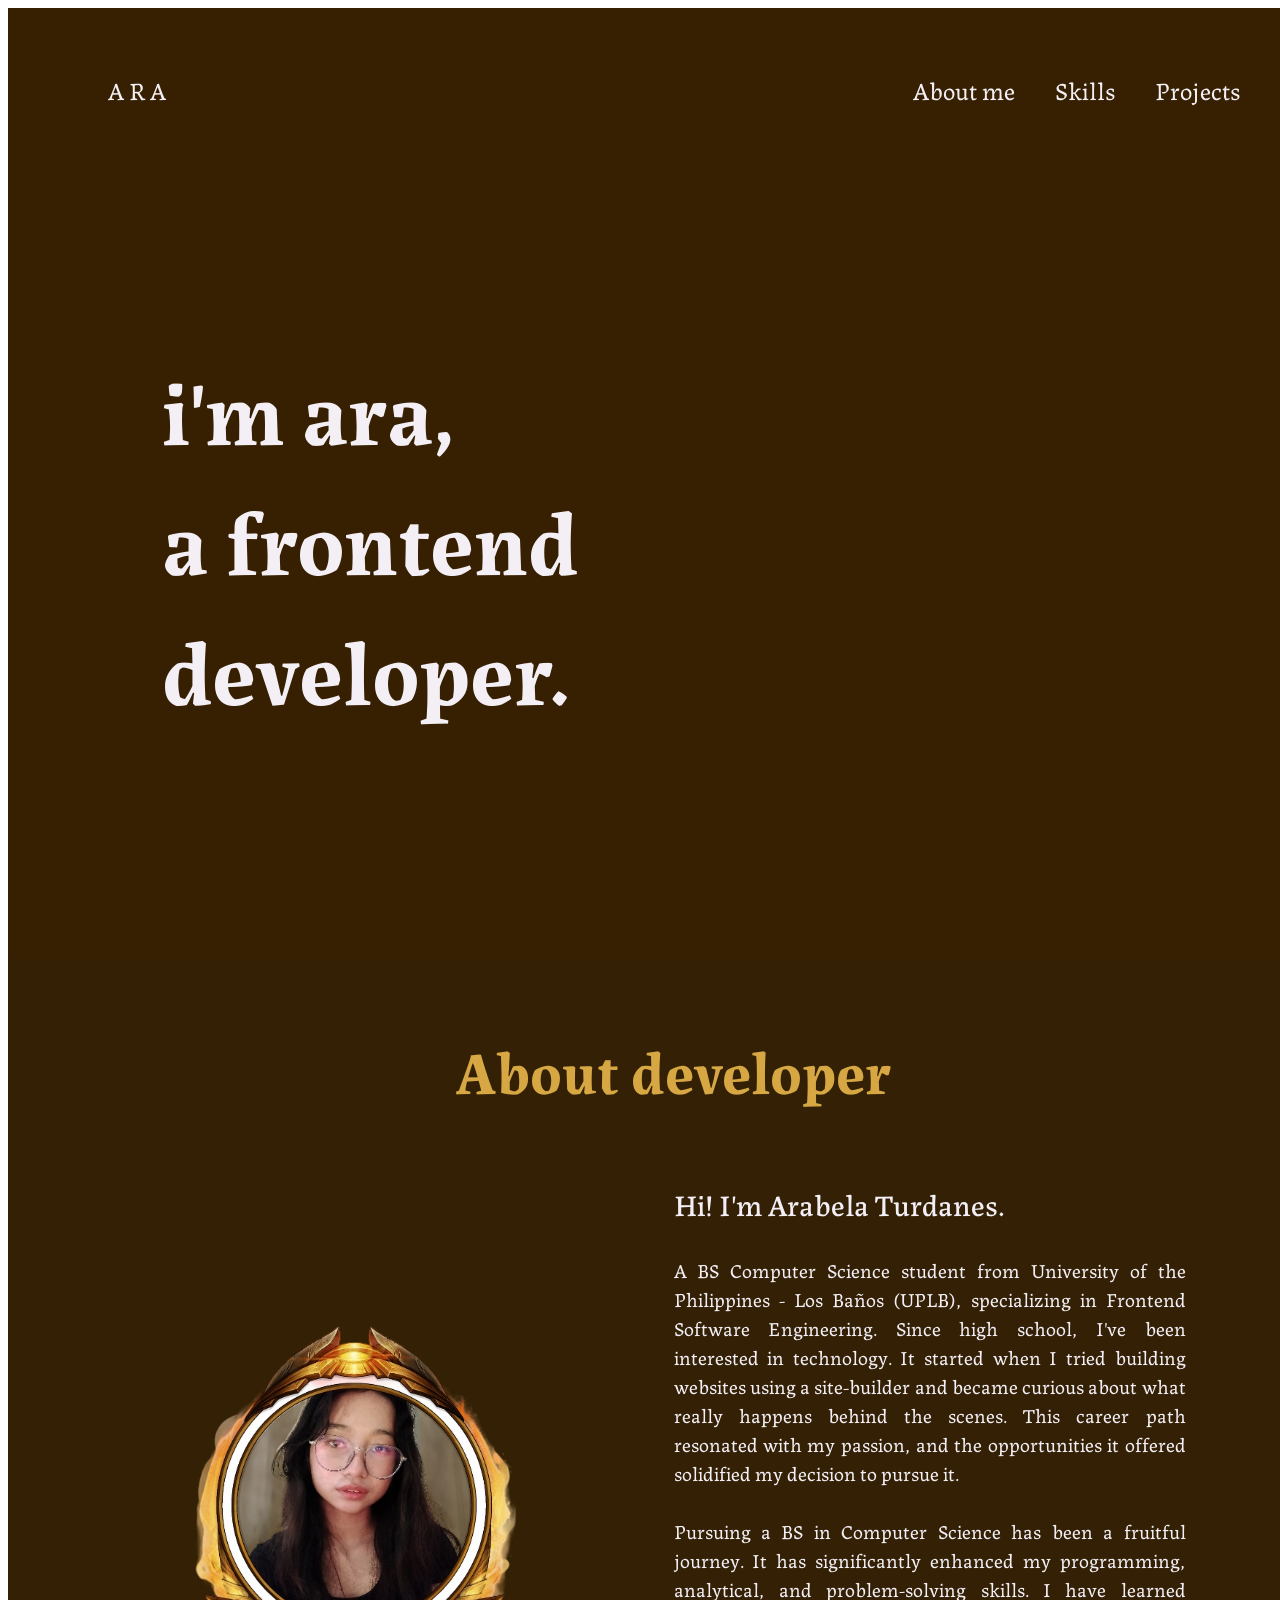
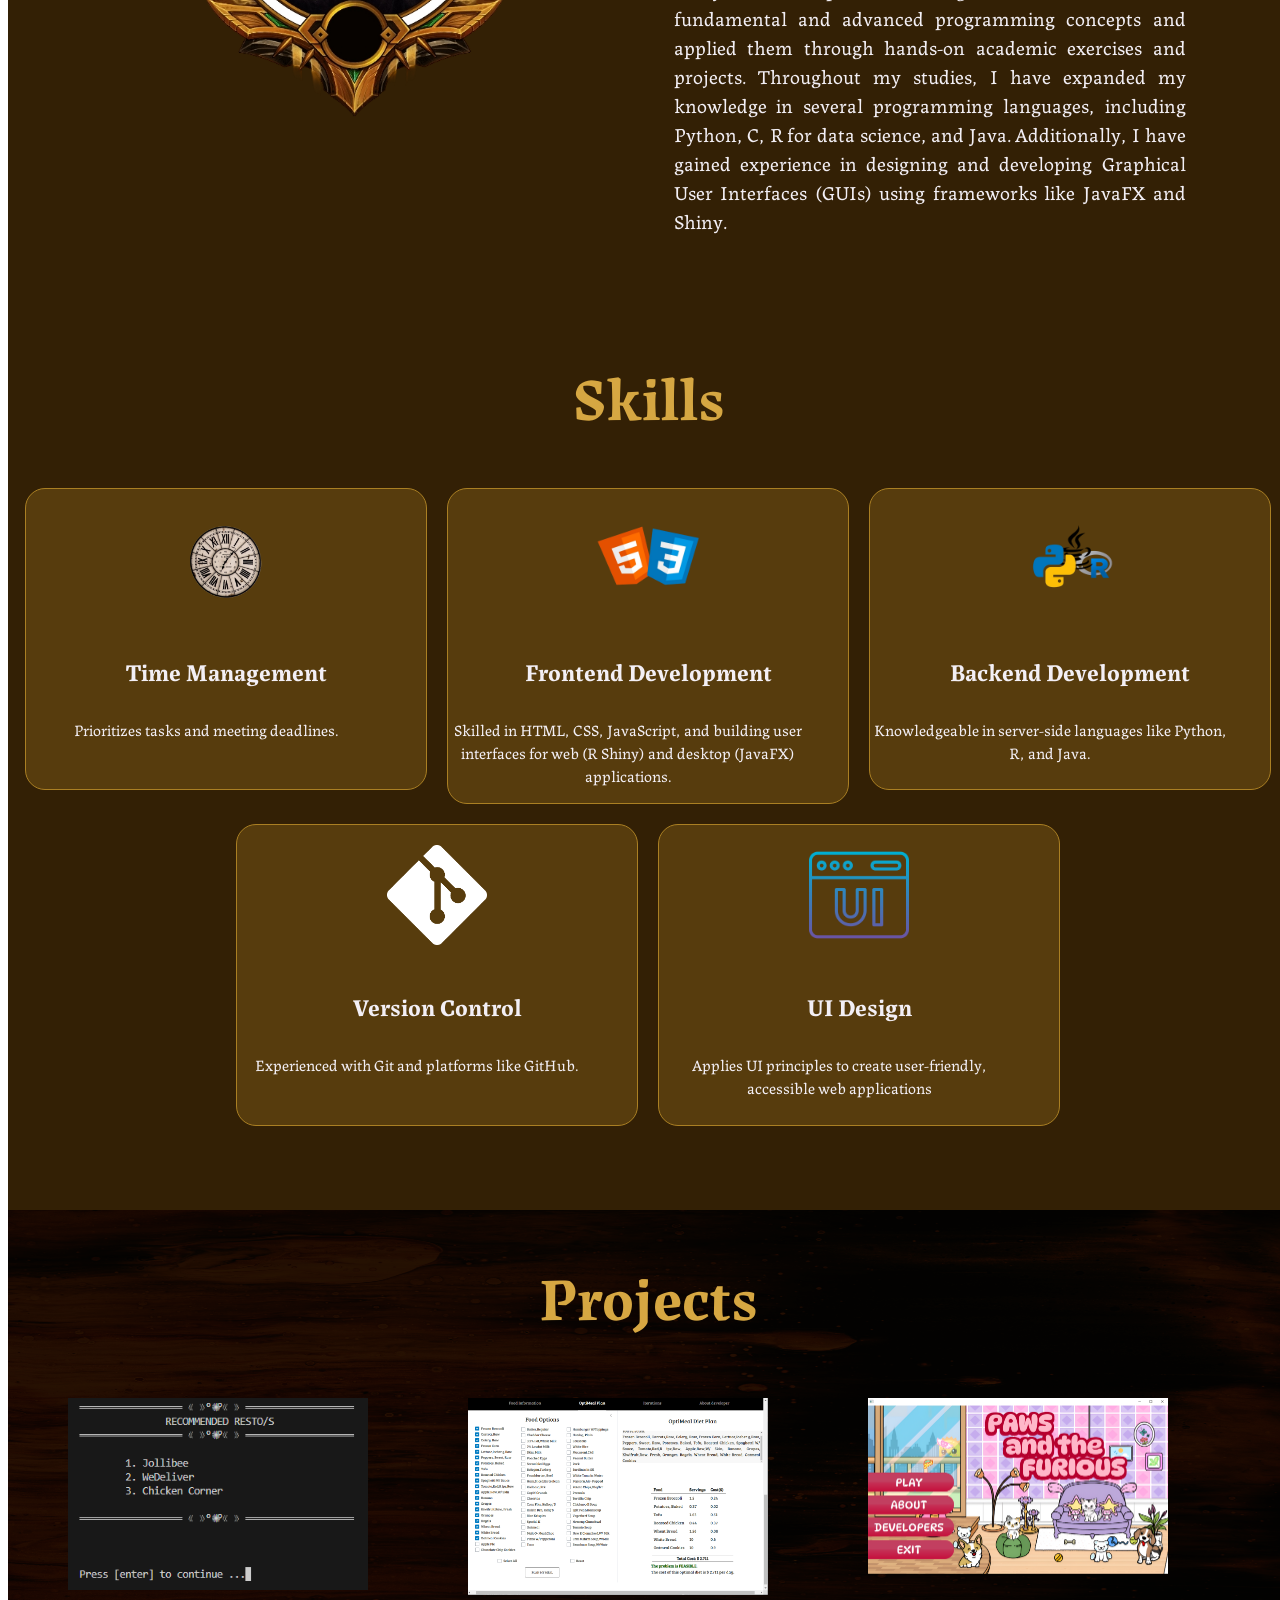
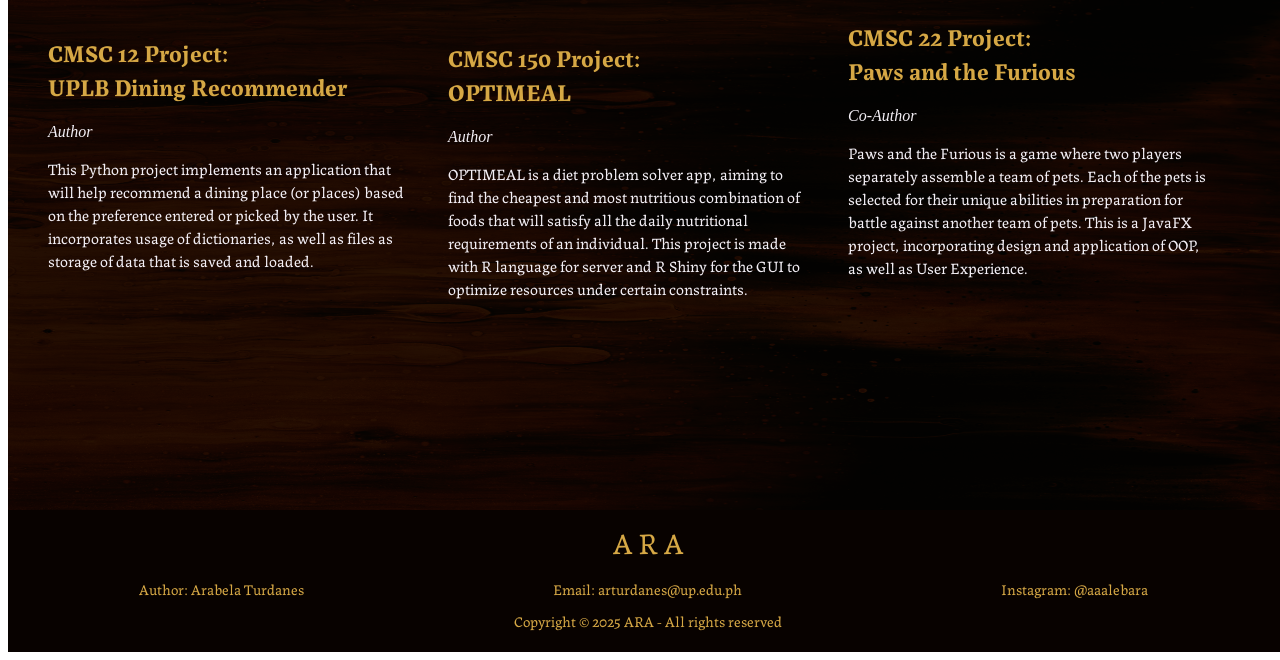
==== commit 9547fd34: "Added footer and scroll behaviors/transitions" ====
--- a/arturdanes_exer02.html
+++ b/arturdanes_exer02.html
@@ -85,7 +85,7 @@
         <h1>Projects</h1>
         <div class="projects-container">
           <div class="projects" id="cmsc-12">
-            <img src="./images/cmsc-12-project.png" alt="Project Menu">
+            <img src="./images/cmsc-12-project-3.png" alt="Project Menu">
             <h2>CMSC 12 Project:
               <br>UPLB Dining Recommender
             </h2>
@@ -96,7 +96,7 @@
             </p>
           </div>
           <div class="projects">
-            <img src="./images/cmsc-150-project-2.png" alt="Project Optimeal">
+            <img src="images/cmsc-150-project-2.png" alt="Project Optimeal">
             <h2>CMSC 150 Project:
               <br>OPTIMEAL
             </h2>
@@ -120,6 +120,21 @@
           </div>
         </div>
       </div>
+      <footer>
+        <p id="footer-left">A R A</p>
+        <p>
+          Author: Arabela Turdanes
+        </p>
+        <p>
+          Email: arturdanes@up.edu.ph 
+        </p>
+        <p>
+          Instagram: @aaalebara
+        </p>
+        <p id="copyright">
+          Copyright © 2025 ARA - All rights reserved
+        </p>
+      </footer>
     </div>
   </body>
 </html>
@@ -142,4 +157,5 @@
     java icon - java icon by Icons8: https://icons8.com/icon/CLvQeiwFpit4/r-project
     git icon - git icon by Jason Long (git): https://git-scm.com/downloads/logos
     ui icon - icon by rikonicon: https://www.freepik.com/icon/user-interface_5292223
+    
     -->
--- a/stylesheet.css
+++ b/stylesheet.css
@@ -1,6 +1,6 @@
 @import url('https://fonts.googleapis.com/css2?family=Labrada:ital,wght@0,100..900;1,100..900&display=swap');
 
-p, div {
+p, div, footer {
   font-family: "Labrada", serif;
 }
 
@@ -11,6 +11,7 @@
   flex-direction: column;
   margin: 0px;
   padding: 0px;
+  background-color: rgb(27, 11, 1);
 }
 
 .in-container {
@@ -19,6 +20,9 @@
   height: fit-content;
 }
 
+/* 
+  HOME SECTION
+*/
 #home-section {
   background-color: rgba(121, 82, 0, 0.3);
   background-image: url(./images/home-bg.jpg);
@@ -80,6 +84,9 @@
   font-size: 90px;
 }
 
+/* 
+  ABOUT DEVELOPER
+*/
 
 #about-developer {
   background-color: rgb(51 32 5);
@@ -135,6 +142,10 @@
   font-weight: 500;
 }
 
+/* 
+  SKILLS SECTION
+*/
+
 #skills-section {
   background-color: rgb(51 32 5);
   background-image: url(./images/skills-bg.jpg);
@@ -182,7 +193,9 @@
   padding-top: 10px;
 }
 
-/* PROJECTS SECTION */
+/* 
+  PROJECTS SECTION 
+*/
 #projects-section {
   background-color: rgb(51 32 5);
   background-image: url(./images/projects-bg.jpg);
@@ -225,8 +238,70 @@
   color: rgb(214, 168, 69);
 }
 
-
-
+/* 
+  FOOTER
+*/
+
+footer {
+  background-color: rgb(8, 2, 0);
+  display: flex;
+  flex-direction: row;
+  flex-wrap: wrap;
+  justify-content:space-around;
+  align-items: center;
+  height: fit-content;
+  width: 100%;
+}
+
+#footer-left {
+  width: 100%;
+  text-align: center;
+  font-size: 30px;
+  color: rgb(214, 168, 69);
+  margin: 10px;
+}
+
+footer p {
+  text-align: center;
+  width: 200px;
+  font-size: 15px;
+  color: rgb(214, 168, 69);
+  margin: 5px;
+}
+
+#copyright {
+  width: 100%;
+  margin-bottom: 20px;
+}
+
+/* 
+  SCROLL BEHAVIORS / TRANSITIONS
+*/
+
+#about-developer, #skills-section, #projects-section {
+  animation: scroll-reveal;
+  animation-timeline: view(block);
+  animation-range: cover 0% cover 50%;
+  margin: 0px;
+}
+
+@keyframes scroll-reveal {
+  from {
+    color: rgba(88, 58, 0, 0.8);
+    /* margin-top: 100vh; */
+    filter: blur(80px);
+    opacity: 0.5;
+  }
+  to {
+    /* margin-top: 0px; */
+    filter: blur(0px);
+    opacity: 1;
+  }
+}
+
+html {
+  scroll-behavior: smooth;
+}
 
 
 
@@ -244,7 +319,8 @@
   dev-img - developer's picture
   home-bg - Photo by brooklyn on Unsplash.
   about-bg - Photo by Pawel Czerwinski on Unsplash
-      
-  Fonts:
-
-*/
+
+  Transitions:
+  Blur transition on scroll - Scroll transition by Mince on FreeFrontend https://codepen.io/Gitguy2328_xprogram/pen/mdggeJK
+  
+*/
